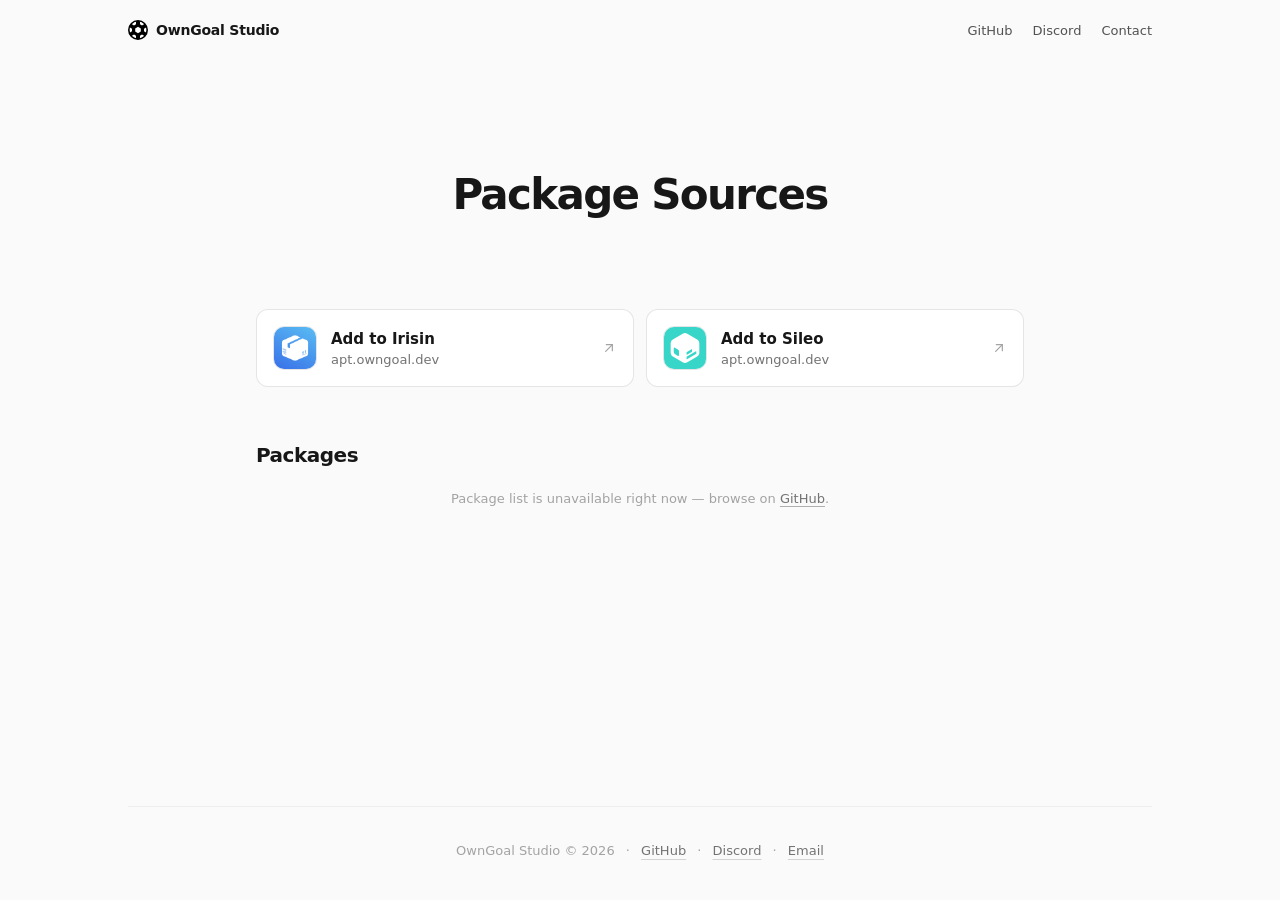
==== index.html @ 4879b54d "Initialize OwnGoal Packages Remove rootless compatibility package  Create com.82flex.cranepkdserverf" ====
<!doctype html>
<html lang="en">
  <head>
    <meta charset="UTF-8">
    <meta name="viewport" content="width=device-width, initial-scale=1">
    <meta name="theme-color" content="#fafafa">
    <meta
      name="description"
      content="The official OwnGoal Studio APT repository for iOS packages."
    >
    <title>OwnGoal Packages</title>
    <link rel="icon" href="./assets/favicon.svg" type="image/svg+xml">
    <link rel="stylesheet" href="./assets/styles.css">
    <script src="./assets/app.js" defer></script>
  </head>
  <body>
    <a class="skip-link" href="#main">Skip to content</a>

    <header class="site-header">
      <a class="brand" href="https://owngoal.dev/" aria-label="Own Goal Studio home">
        <img src="./assets/favicon.svg" alt="" width="20" height="20">
        <span>OwnGoal Studio</span>
      </a>

      <nav aria-label="Primary navigation">
        <a href="https://github.com/owngoal-dev">GitHub</a>
        <a href="https://discord.gg/vqhDEep2mN">Discord</a>
        <a href="mailto:not-gonna-reply@owngoal.dev">Contact</a>
      </nav>
    </header>

    <main id="main">
      <section class="hero" aria-labelledby="page-title">
        <h1 id="page-title">Package Sources</h1>
      </section>

      <section class="repository" aria-labelledby="repository-title">
        <div class="source-grid">
          <a
            class="source-card"
            href="irisin://repository/add?url=https://apt.owngoal.dev"
          >
            <img
              class="source-icon"
              src="./assets/irisin.png"
              alt=""
              width="44"
              height="44"
            >
            <span class="source-copy">
              <strong>Add to Irisin</strong>
              <span>apt.owngoal.dev</span>
            </span>
            <svg viewBox="0 0 24 24" aria-hidden="true">
              <path d="M7 17 17 7"></path>
              <path d="M8 7h9v9"></path>
            </svg>
          </a>

          <a
            class="source-card"
            href="sileo://source/https://apt.owngoal.dev"
          >
            <img
              class="source-icon"
              src="./assets/sileo.svg"
              alt=""
              width="44"
              height="44"
            >
            <span class="source-copy">
              <strong>Add to Sileo</strong>
              <span>apt.owngoal.dev</span>
            </span>
            <svg viewBox="0 0 24 24" aria-hidden="true">
              <path d="M7 17 17 7"></path>
              <path d="M8 7h9v9"></path>
            </svg>
          </a>
        </div>
      </section>

      <section class="packages" aria-labelledby="packages-title">
        <div class="section-heading">
          <h2 id="packages-title">Packages</h2>
          <span id="packages-count"></span>
        </div>
        <div class="package-grid" id="package-grid">
          <p class="packages-status">Loading packages…</p>
        </div>
        <noscript>
          <p class="packages-status">
            JavaScript is off — browse packages on
            <a href="https://github.com/owngoal-dev">GitHub</a>.
          </p>
        </noscript>
      </section>
    </main>

    <footer>
      <p>
        OwnGoal Studio © 2026
        <span aria-hidden="true">·</span>
        <a href="https://github.com/owngoal-dev">GitHub</a>
        <span aria-hidden="true">·</span>
        <a href="https://discord.gg/vqhDEep2mN">Discord</a>
        <span aria-hidden="true">·</span>
        <a href="mailto:not-gonna-reply@owngoal.dev">Email</a>
      </p>
    </footer>
  </body>
</html>
---- assets/styles.css ----
:root {
  color-scheme: light dark;
  font-family:
    Inter, -apple-system, "SF Pro Text", "Helvetica Neue", ui-sans-serif,
    system-ui, sans-serif;
  font-synthesis: none;
  --page: #fafafa;
  --card: #ffffff;
  --text: #171717;
  --muted: #737373;
  --quiet: #a3a3a3;
  --line: rgba(0, 0, 0, 0.1);
  --line-hover: rgba(0, 0, 0, 0.3);
}

* {
  box-sizing: border-box;
}

html {
  min-width: 320px;
  scroll-behavior: smooth;
  background: var(--page);
  -webkit-text-size-adjust: 100%;
}

body {
  min-height: 100vh;
  margin: 0;
  color: var(--text);
  background: var(--page);
  -webkit-font-smoothing: antialiased;
}

a {
  color: inherit;
}

.skip-link {
  position: fixed;
  top: 16px;
  left: 16px;
  z-index: 10;
  padding: 8px 16px;
  border: 1px solid var(--line);
  border-radius: 999px;
  background: var(--card);
  font-size: 14px;
  font-weight: 600;
  text-decoration: none;
  transform: translateY(-80px);
  transition: transform 160ms ease;
}

.skip-link:focus {
  transform: translateY(0);
}

.site-header {
  display: flex;
  align-items: center;
  justify-content: space-between;
  width: min(100% - 48px, 1024px);
  margin: 0 auto;
  padding: 20px 0;
}

.brand {
  display: inline-flex;
  align-items: center;
  gap: 8px;
  font-size: 14px;
  font-weight: 650;
  letter-spacing: -0.015em;
  text-decoration: none;
}

.brand img {
  width: 20px;
  height: 20px;
}

nav {
  display: flex;
  gap: 20px;
}

nav a {
  color: #525252;
  font-size: 13px;
  font-weight: 500;
  text-decoration: none;
  transition: color 160ms ease;
}

nav a:hover {
  color: var(--text);
}

main {
  width: min(100% - 48px, 1024px);
  min-height: calc(100vh - 154px);
  margin: 0 auto;
}

.hero {
  padding: 112px 0 92px;
  text-align: center;
  animation: reveal-in 700ms cubic-bezier(0.16, 1, 0.3, 1) both;
}

.eyebrow {
  margin: 0 0 12px;
  color: var(--quiet);
  font-size: 11px;
  font-weight: 700;
  letter-spacing: 0.12em;
  text-transform: uppercase;
}

h1 {
  margin: 0;
  font-size: clamp(30px, 4vw, 42px);
  line-height: 1.08;
  letter-spacing: -0.04em;
}

.hero > p:last-child {
  margin: 16px 0 0;
  color: var(--muted);
  font-size: 15px;
  line-height: 1.6;
}

.repository {
  width: min(100%, 768px);
  margin: 0 auto;
  padding-bottom: 56px;
  animation: reveal-in 700ms 120ms cubic-bezier(0.16, 1, 0.3, 1) both;
}

.source-grid {
  display: grid;
  grid-template-columns: minmax(0, 1fr);
  gap: 12px;
}

.packages {
  width: min(100%, 768px);
  margin: 0 auto;
  padding-bottom: 136px;
  animation: reveal-in 700ms 220ms cubic-bezier(0.16, 1, 0.3, 1) both;
}

.package-grid {
  display: grid;
  grid-template-columns: minmax(0, 1fr);
  gap: 12px;
}

@media (min-width: 640px) {
  .source-grid,
  .package-grid {
    grid-template-columns: repeat(2, minmax(0, 1fr));
  }
}

.package-card {
  display: flex;
  align-items: center;
  gap: 14px;
  padding: 14px 16px;
  border: 1px solid var(--line);
  border-radius: 12px;
  background: var(--card);
  text-decoration: none;
  transition:
    transform 200ms ease,
    border-color 200ms ease,
    box-shadow 200ms ease;
}

.package-card:hover {
  transform: translateY(-2px);
  border-color: var(--line-hover);
  box-shadow: 0 8px 24px rgba(0, 0, 0, 0.06);
}

.package-icon {
  flex-shrink: 0;
  width: 40px;
  height: 40px;
  border: 1px solid rgba(0, 0, 0, 0.05);
  border-radius: 10px;
  object-fit: cover;
}

.package-fallback {
  display: flex;
  flex-shrink: 0;
  align-items: center;
  justify-content: center;
  width: 40px;
  height: 40px;
  border: 1px solid rgba(0, 0, 0, 0.05);
  border-radius: 10px;
  background: #f5f5f5;
  color: var(--quiet);
  font-size: 16px;
  font-weight: 600;
}

.package-copy {
  min-width: 0;
  flex: 1;
}

.package-name,
.package-desc {
  display: block;
  overflow: hidden;
  text-overflow: ellipsis;
  white-space: nowrap;
}

.package-name {
  font-size: 15px;
  font-weight: 600;
}

.package-desc {
  margin-top: 2px;
  color: var(--muted);
  font-size: 13px;
}

.package-card > svg {
  flex-shrink: 0;
  width: 14px;
  height: 14px;
  fill: none;
  stroke: #d4d4d4;
  stroke-linecap: round;
  stroke-linejoin: round;
  stroke-width: 2.2;
  transition: stroke 160ms ease;
}

.package-card:hover > svg {
  stroke: var(--text);
}

.packages-status {
  grid-column: 1 / -1;
  margin: 0;
  padding: 8px 0;
  color: var(--quiet);
  font-size: 13px;
  text-align: center;
}

.packages-status a {
  color: var(--muted);
  text-decoration-color: var(--line-hover);
  text-underline-offset: 3px;
}

.section-heading {
  display: flex;
  align-items: baseline;
  justify-content: space-between;
  margin-bottom: 16px;
}

.section-heading h2 {
  margin: 0;
  font-size: 20px;
  line-height: 1.2;
  letter-spacing: -0.025em;
}

.section-heading > span {
  color: var(--quiet);
  font-size: 14px;
  font-variant-numeric: tabular-nums;
}

.source-card {
  display: grid;
  grid-template-columns: auto minmax(0, 1fr) auto;
  align-items: center;
  gap: 14px;
  min-height: 78px;
  padding: 14px 16px;
  border: 1px solid var(--line);
  border-radius: 12px;
  background: var(--card);
  text-decoration: none;
  transition:
    transform 200ms ease,
    border-color 200ms ease,
    box-shadow 200ms ease;
}

.source-card:hover {
  transform: translateY(-2px);
  border-color: var(--line-hover);
  box-shadow: 0 8px 24px rgba(0, 0, 0, 0.06);
}

.source-icon {
  display: block;
  width: 44px;
  height: 44px;
  border: 1px solid var(--line);
  border-radius: 11px;
  object-fit: cover;
}

.source-copy {
  min-width: 0;
}

.source-copy strong,
.source-copy > span {
  display: block;
}

.source-copy strong {
  margin-bottom: 4px;
  font-size: 15px;
  font-weight: 650;
}

.source-copy > span {
  overflow: hidden;
  color: var(--muted);
  font-size: 13px;
  text-overflow: ellipsis;
  white-space: nowrap;
}

.source-card svg {
  width: 16px;
  height: 16px;
  fill: none;
  stroke: var(--quiet);
  stroke-linecap: round;
  stroke-linejoin: round;
  stroke-width: 1.8;
  transition: stroke 160ms ease;
}

.source-card:hover svg {
  stroke: var(--text);
}

.manual-source {
  margin: 16px 0 0;
  color: var(--quiet);
  font-size: 12px;
  text-align: center;
}

.manual-source a {
  color: var(--muted);
  text-decoration-color: var(--line-hover);
  text-underline-offset: 3px;
}

footer {
  width: min(100% - 48px, 1024px);
  margin: 0 auto;
  padding: 36px 0;
  border-top: 1px solid rgba(0, 0, 0, 0.05);
  color: var(--quiet);
  font-size: 13px;
  text-align: center;
}

footer p {
  margin: 0;
}

footer span {
  margin: 0 7px;
}

footer a {
  color: var(--muted);
  text-decoration-color: #d4d4d4;
  text-underline-offset: 4px;
  transition: color 160ms ease;
}

footer a:hover {
  color: var(--text);
}

a:focus-visible {
  outline: 3px solid rgba(82, 126, 255, 0.45);
  outline-offset: 3px;
}

@keyframes reveal-in {
  from {
    opacity: 0;
    transform: translateY(14px);
  }

  to {
    opacity: 1;
    transform: translateY(0);
  }
}

@media (max-width: 640px) {
  .site-header,
  main,
  footer {
    width: min(100% - 32px, 1024px);
  }

  .site-header {
    padding: 16px 0;
  }

  nav {
    gap: 14px;
  }

  nav a {
    font-size: 12px;
  }

  .hero {
    padding: 82px 0 72px;
  }

  .packages {
    padding-bottom: 96px;
  }

  .manual-source a {
    display: block;
    overflow: hidden;
    margin-top: 4px;
    text-overflow: ellipsis;
    white-space: nowrap;
  }
}

@media (prefers-color-scheme: dark) {
  :root {
    --page: #0a0a0a;
    --card: #171717;
    --text: #fafafa;
    --muted: #a3a3a3;
    --quiet: #737373;
    --line: rgba(255, 255, 255, 0.1);
    --line-hover: rgba(255, 255, 255, 0.3);
  }

  .brand img {
    filter: invert(1);
  }

  nav a {
    color: #d4d4d4;
  }

  .source-card:hover,
  .package-card:hover {
    box-shadow: none;
  }

  .package-icon,
  .package-fallback {
    border-color: rgba(255, 255, 255, 0.1);
  }

  .package-fallback {
    background: #262626;
  }

  .package-card > svg {
    stroke: #525252;
  }

  footer {
    border-top-color: rgba(255, 255, 255, 0.05);
  }

  footer a {
    text-decoration-color: #525252;
  }
}

@media (prefers-reduced-motion: reduce) {
  html {
    scroll-behavior: auto;
  }

  .hero,
  .repository,
  .packages {
    animation: none;
  }

  .source-card,
  .package-card {
    transition: none;
  }
}
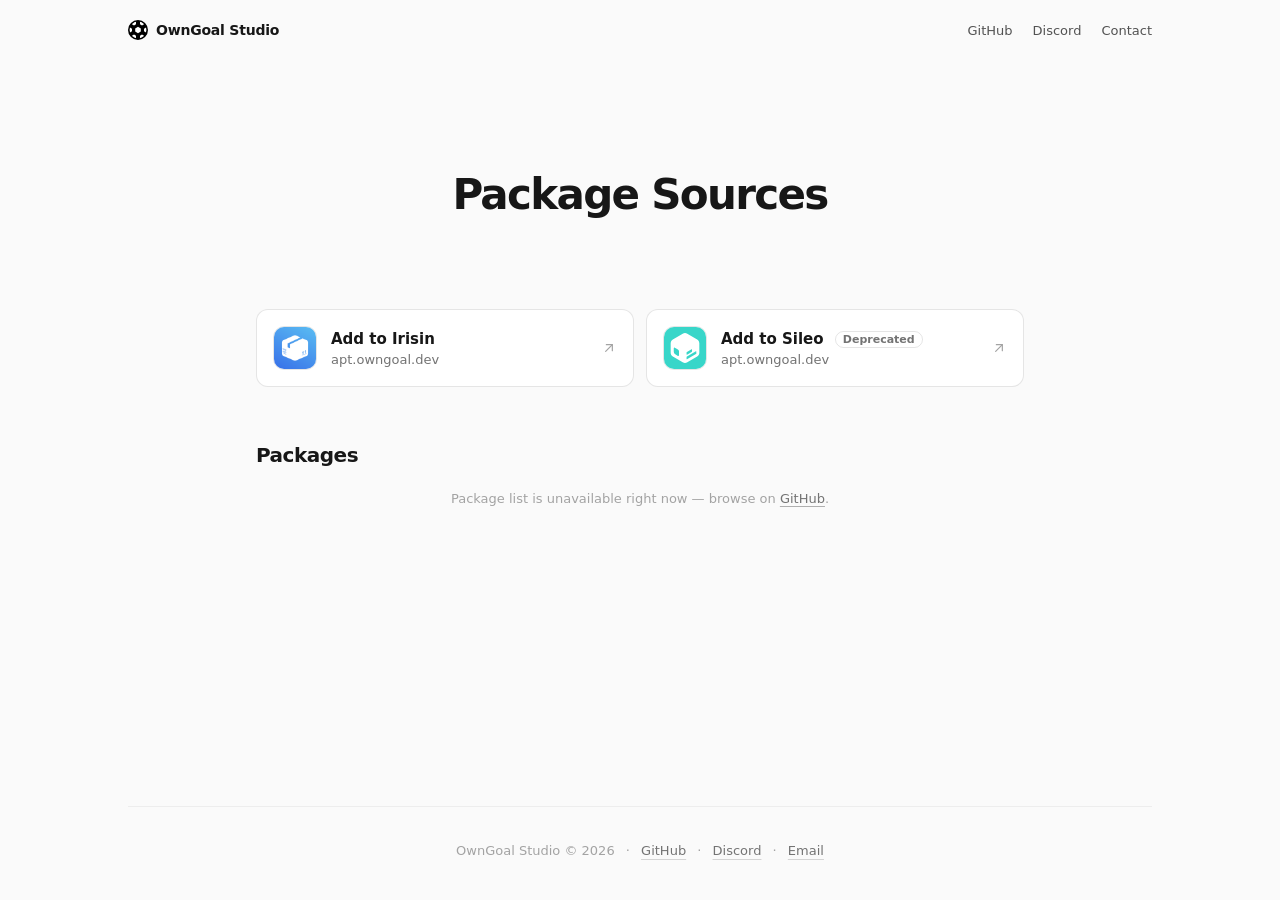
==== commit ef579aee: "Initialize OwnGoal Packages Co-Authored-By: Claude Opus 5.5 <noreply@anthropic.com>" ====
--- a/index.html
+++ b/index.html
@@ -69,7 +69,10 @@
               height="44"
             >
             <span class="source-copy">
-              <strong>Add to Sileo</strong>
+              <strong>
+                Add to Sileo
+                <span class="source-badge">Deprecated</span>
+              </strong>
               <span>apt.owngoal.dev</span>
             </span>
             <svg viewBox="0 0 24 24" aria-hidden="true">
--- a/assets/styles.css
+++ b/assets/styles.css
@@ -332,6 +332,18 @@
   font-weight: 650;
 }
 
+.source-badge {
+  display: inline-block;
+  margin-left: 6px;
+  padding: 1px 7px;
+  border: 1px solid var(--line);
+  border-radius: 999px;
+  color: var(--muted);
+  font-size: 11px;
+  font-weight: 550;
+  vertical-align: 1px;
+}
+
 .source-copy > span {
   overflow: hidden;
   color: var(--muted);
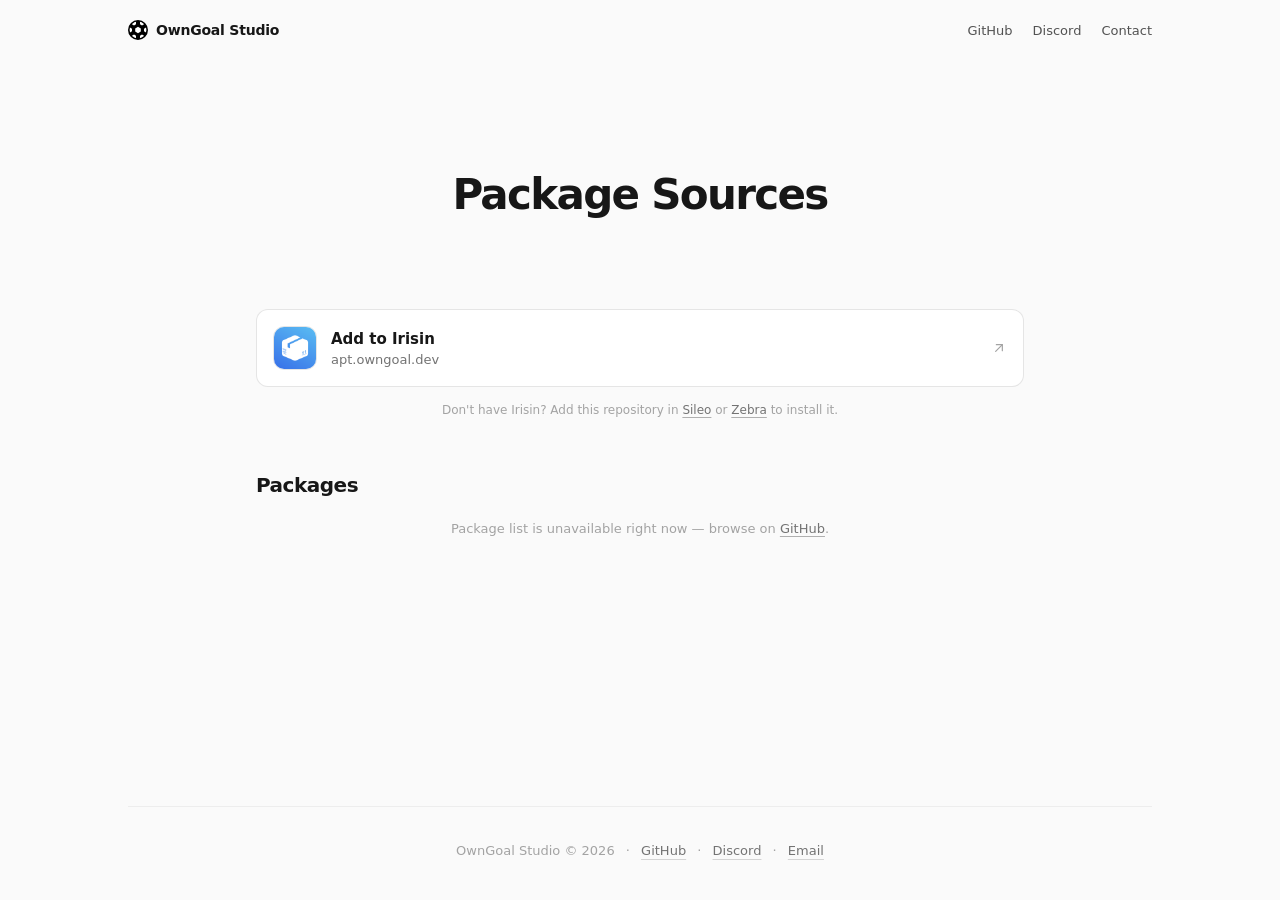
==== commit c7e7aab1: "OwnGoal package source The APT source served at apt.owngoal.dev: packages indexed from the OwnGoal r" ====
--- a/index.html
+++ b/index.html
@@ -10,7 +10,7 @@
     >
     <title>OwnGoal Packages</title>
     <link rel="icon" href="./assets/favicon.svg" type="image/svg+xml">
-    <link rel="stylesheet" href="./assets/styles.css">
+    <link rel="stylesheet" href="./assets/styles.css?v=2">
     <script src="./assets/app.js" defer></script>
   </head>
   <body>
@@ -56,31 +56,13 @@
               <path d="M8 7h9v9"></path>
             </svg>
           </a>
-
-          <a
-            class="source-card"
-            href="sileo://source/https://apt.owngoal.dev"
-          >
-            <img
-              class="source-icon"
-              src="./assets/sileo.svg"
-              alt=""
-              width="44"
-              height="44"
-            >
-            <span class="source-copy">
-              <strong>
-                Add to Sileo
-                <span class="source-badge">Deprecated</span>
-              </strong>
-              <span>apt.owngoal.dev</span>
-            </span>
-            <svg viewBox="0 0 24 24" aria-hidden="true">
-              <path d="M7 17 17 7"></path>
-              <path d="M8 7h9v9"></path>
-            </svg>
-          </a>
         </div>
+        <p class="manual-source">
+          Don't have Irisin? Add this repository in
+          <a href="sileo://source/https://apt.owngoal.dev/">Sileo</a> or
+          <a href="zbra://sources/add/https://apt.owngoal.dev/">Zebra</a>
+          to install it.
+        </p>
       </section>
 
       <section class="packages" aria-labelledby="packages-title">
--- a/assets/styles.css
+++ b/assets/styles.css
@@ -159,7 +159,6 @@
 }
 
 @media (min-width: 640px) {
-  .source-grid,
   .package-grid {
     grid-template-columns: repeat(2, minmax(0, 1fr));
   }
@@ -452,14 +451,6 @@
   .packages {
     padding-bottom: 96px;
   }
-
-  .manual-source a {
-    display: block;
-    overflow: hidden;
-    margin-top: 4px;
-    text-overflow: ellipsis;
-    white-space: nowrap;
-  }
 }
 
 @media (prefers-color-scheme: dark) {
